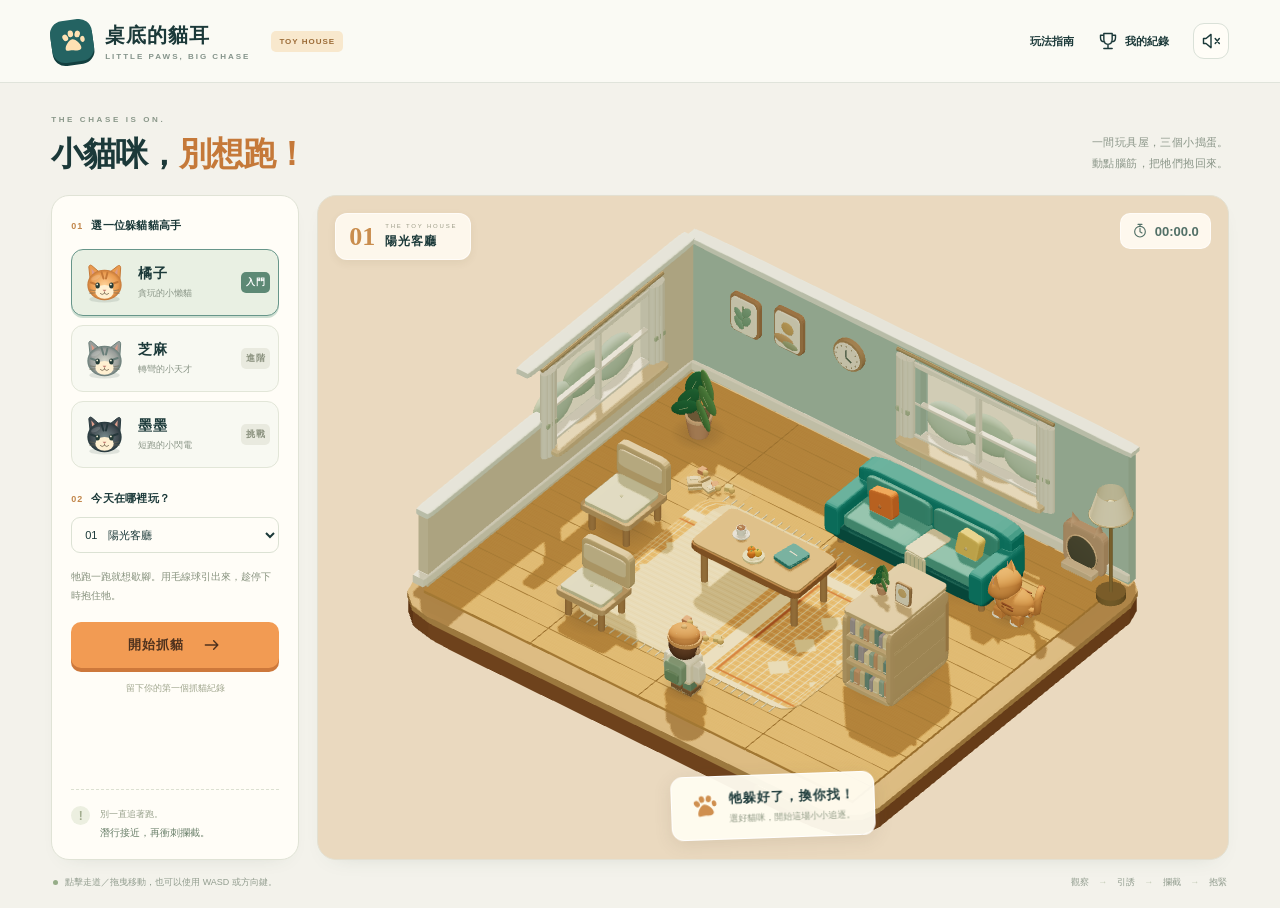
==== src/index.html @ 0be7981a "Initial import of 3D cat chase game" ====
<!doctype html>
<html lang="zh-Hant">
<head><meta charset="utf-8"><meta name="viewport" content="width=device-width,initial-scale=1,viewport-fit=cover"><meta name="theme-color" content="#183c3b"><title>桌底的貓耳｜玩具屋抓貓大作戰</title><link rel="stylesheet" href="styles.css"></head>
<body>
<svg class="defs" aria-hidden="true" xmlns="http://www.w3.org/2000/svg"><defs>
<symbol id="paw" viewBox="0 0 24 24"><ellipse cx="6" cy="8" rx="2.4" ry="3" transform="rotate(-24 6 8)"/><ellipse cx="11" cy="5" rx="2.4" ry="3"/><ellipse cx="17" cy="6" rx="2.4" ry="3" transform="rotate(20 17 6)"/><ellipse cx="21" cy="11" rx="2" ry="2.7"/><path d="M5 18c0-3 4-8 7-8s7 5 7 8-4 3-7 2-7 1-7-2Z"/></symbol>
<symbol id="pause" viewBox="0 0 24 24"><path d="M8 5v14m8-14v14"/></symbol><symbol id="arrow" viewBox="0 0 24 24"><path d="M4 12h15m-5-5 5 5-5 5"/></symbol><symbol id="cup" viewBox="0 0 24 24"><path d="M7 3h10v7c0 4-2 6-5 6s-5-2-5-6V3ZM7 5H3v3c0 3 2 5 5 5m9-8h4v3c0 3-2 5-5 5M12 16v5m-5 0h10"/></symbol>
<symbol id="sound" viewBox="0 0 24 24"><path d="m12 4-6 5H3v6h3l6 5V4Zm4 4c3 2 3 6 0 8m3-11c5 4 5 10 0 14"/></symbol><symbol id="mute" viewBox="0 0 24 24"><path d="m12 4-6 5H3v6h3l6 5V4Zm5 5 5 6m0-6-5 6"/></symbol>
<symbol id="sprint" viewBox="0 0 24 24"><path d="m14 2-9 12h7l-2 8 10-13h-7l1-7Z"/></symbol><symbol id="sneak" viewBox="0 0 24 24"><path d="M3 12s3-6 9-6 9 6 9 6-3 6-9 6-9-6-9-6Z"/><circle cx="12" cy="12" r="3"/><path d="m4 3 16 18"/></symbol><symbol id="yarn" viewBox="0 0 24 24"><circle cx="10" cy="11" r="8"/><path d="m4 5 12 12M7 3l11 11M2 9l12 10M16 5 4 17m12 0c6 0 2 7 6 5"/></symbol>
<symbol id="close" viewBox="0 0 24 24"><path d="m6 6 12 12M18 6 6 18"/></symbol><symbol id="clock" viewBox="0 0 24 24"><circle cx="12" cy="13" r="8"/><path d="M12 8v5l3 2M9 2h6m-3 0v3"/></symbol>
</defs></svg>
<header class="topbar"><a class="brand" href="#"><span class="brand-paw"><svg><use href="#paw"/></svg></span><span>桌底的貓耳<small>LITTLE PAWS, BIG CHASE</small></span><span class="edition">TOY HOUSE</span></a><nav><button id="helpButton" class="nav-button">玩法指南</button><button id="recordsButton" class="nav-button" aria-label="我的紀錄"><svg class="icon"><use href="#cup"/></svg><span>我的紀錄</span></button><button id="soundButton" class="icon-button" aria-label="開啟音效" aria-pressed="false"><svg class="icon"><use href="#mute"/></svg></button></nav></header>
<main>
<div class="page-heading"><div><span class="overline">THE CHASE IS ON.</span><h1>小貓咪，<span>別想跑！</span></h1></div><p>一間玩具屋，三個小搗蛋。<br>動點腦筋，把牠們抱回來。</p></div>
<div class="game-layout">
<aside class="sidebar">
 <section id="setupPanel"><div class="panel-label"><span>01</span> 選一位躲貓貓高手</div><div id="catChoices" class="cat-choices" role="group" aria-label="選擇貓咪"></div><div class="panel-label room-label"><span>02</span> 今天在哪裡玩？</div><label class="sr-only" for="roomSelect">選擇房間</label><select id="roomSelect"></select><div class="cat-story" id="catStory"></div><button id="startButton" class="primary-button">開始抓貓 <svg class="icon"><use href="#arrow"/></svg></button><p class="local-best" id="bestLabel">留下你的第一個抓貓紀錄</p></section>
 <section id="missionPanel" hidden><div class="panel-label"><span class="live-dot"></span> 這次的小任務</div><div class="mission-cat" id="missionCat"></div><h2 id="missionTitle">把橘子抱回來</h2><p class="mission-copy" id="missionCopy"></p><div class="meter-label"><span>你的體力</span><b id="staminaNumber">100</b></div><div class="meter stamina"><i id="staminaFill"></i></div><div class="meter-label alert-label"><span>貓咪警戒</span><b id="alertLabel">放鬆中</b></div><div class="meter alert"><i id="alertFill"></i></div><div class="state-note" id="stateNote">輕輕靠近，先別驚動牠。</div><div class="stats"><div><strong id="scareCount">0</strong><span>驚動次數</span></div><div><strong id="lureCount">3</strong><span>毛線球剩餘</span></div></div><button class="secondary-button" id="pauseSidebar">暫停一下</button></section>
 <div class="side-tip"><span class="tip-mark">!</span><p id="sideTip">別一直追著跑。<strong>潛行接近，再衝刺攔截。</strong></p></div>
</aside>
<section class="stage" aria-label="立體玩具屋遊戲">
 <canvas id="toyCanvas" tabindex="0" aria-label="立體抓貓遊戲區；點擊或拖曳走道移動，方向鍵或 WASD 移動；Shift 衝刺，C 切換潛行，E 投放毛線球。"></canvas>
 <div class="motion-edge" aria-hidden="true"></div><div id="chaseCue" class="chase-cue" aria-hidden="true" hidden></div>
 <div class="stage-top"><div class="room-pill"><span class="room-number" id="roomNumber">01</span><div><small>THE TOY HOUSE</small><strong id="roomName">陽光客廳</strong></div></div><div class="timer-area"><div class="timer" id="timer"><svg class="icon"><use href="#clock"/></svg><span>00:00.0</span></div><button id="pauseButton" class="icon-button" aria-label="暫停遊戲" hidden><svg class="icon"><use href="#pause"/></svg></button></div></div>
 <div class="compact-meters"><label>體力<span><i id="compactStamina"></i></span></label><label>警戒<span><i id="compactAlert"></i></span></label></div>
 <div class="ready-tag" id="readyTag"><span class="tag-paw"><svg><use href="#paw"/></svg></span><div><strong>牠躲好了，換你找！</strong><small>選好貓咪，開始這場小小追逐。</small></div></div>
 <div class="action-bar" id="actionBar" hidden><button id="sneakButton" aria-pressed="false"><svg class="icon"><use href="#sneak"/></svg><span>潛行<small>C · 切換</small></span></button><button id="sprintButton"><svg class="icon"><use href="#sprint"/></svg><span>衝刺<small>Shift · 按住</small></span></button><button id="lureButton" aria-pressed="false"><svg class="icon"><use href="#yarn"/></svg><span>毛線球<small>E · 點地面</small></span><b id="chargeBadge">3</b></button></div>
 <div class="stage-message" id="stageMessage" role="status"></div>
 <div class="loading" id="loading"><span class="loading-paw"><svg><use href="#paw"/></svg></span>正在整理玩具屋…</div>
 <div class="game-overlay" id="gameOverlay" hidden></div>
</section>
</div>
<div class="game-footer"><span><i></i><span id="controlsHint">點擊走道／拖曳移動，也可以使用 WASD 或方向鍵。</span></span><span>觀察 <b>→</b> 引誘 <b>→</b> 攔截 <b>→</b> 抱緊</span></div>
</main>
<dialog id="infoDialog"><button id="closeDialog" class="icon-button dialog-close" aria-label="關閉"><svg class="icon"><use href="#close"/></svg></button><div id="dialogContent"></div></dialog>
<div id="liveStatus" class="sr-only" role="status" aria-live="polite"></div>
<script src="game-core.js"></script><script type="module" src="app.js"></script>
</body></html>
---- src/styles.css ----
:root{color-scheme:light;--ink:#1b3939;--muted:#7b8a83;--orange:#f29b53;--teal:#246362;--paper:#f3f2eb;--line:#e0e4db;--font:"Noto Sans TC","Microsoft JhengHei",sans-serif}*{box-sizing:border-box}body{margin:0;font-family:var(--font);color:var(--ink);background:var(--paper);-webkit-font-smoothing:antialiased}button,select{font:inherit;color:inherit}button{cursor:pointer}button,a{-webkit-tap-highlight-color:transparent}button:disabled{cursor:default;opacity:.45}button:focus-visible,select:focus-visible,a:focus-visible,canvas:focus-visible{outline:3px solid #dc7d35;outline-offset:3px}button{touch-action:manipulation}.defs{width:0;height:0;position:absolute}.icon{width:20px;height:20px;fill:none;stroke:currentColor;stroke-width:1.7;stroke-linejoin:round;stroke-linecap:round;flex:none}.topbar{height:83px;display:flex;justify-content:space-between;align-items:center;padding:0 4vw;border-bottom:1px solid var(--line);background:#fafaf4}.brand{display:flex;align-items:center;gap:12px;color:var(--ink);text-decoration:none;font-weight:900;font-size:20px;letter-spacing:1px}.brand small{display:block;font-size:8px;letter-spacing:2px;font-weight:600;margin-top:3px;color:#85948b}.brand-paw{width:42px;height:42px;background:var(--teal);color:#ffe1b3;display:grid;place-items:center;transform:rotate(-8deg);border-radius:13px;box-shadow:0 3px 0 #123f3f}.brand-paw svg{width:27px;height:27px;fill:currentColor}.edition{font-size:8px;padding:6px 8px;color:#9b6b36;background:#f8e8cd;border-radius:5px;margin-left:9px;letter-spacing:1px}nav{display:flex;align-items:center;gap:24px}.nav-button{display:flex;align-items:center;gap:7px;border:0;background:none;font-size:11px;font-weight:600;padding:8px 0}.nav-button:hover{color:#d68b42}.icon-button{display:grid;place-items:center;width:36px;height:36px;background:#fffdf7;border:1px solid #dae1d8;border-radius:11px}.icon-button:hover{background:#edf1e7}main{max-width:1500px;padding:25px 4vw 18px;margin:auto}.page-heading{display:flex;justify-content:space-between;align-items:flex-end;margin-bottom:21px}.overline{font-size:8px;font-weight:700;letter-spacing:2.6px;color:#899789}.page-heading h1{font-size:33px;letter-spacing:-1px;line-height:1.25;margin:7px 0 0;font-weight:900}.page-heading h1>span{color:#c57939}.page-heading p{font-size:11px;line-height:1.9;letter-spacing:.4px;color:#8b9689;text-align:right;margin:0}.game-layout{display:grid;grid-template-columns:248px minmax(0,1fr);gap:18px;min-height:530px}.sidebar{background:#fffdf7;border:1px solid #e0e3d6;border-radius:18px;padding:22px 19px 17px;display:flex;flex-direction:column;box-shadow:0 8px 22px -17px #34544744}.panel-label{display:flex;align-items:center;gap:8px;font-size:11px;font-weight:700;letter-spacing:.3px;margin-bottom:16px}.panel-label>span:not(.live-dot){color:#c2874c;font-size:9px;letter-spacing:1px}.cat-choices{display:flex;flex-direction:column;gap:9px}.cat-choice{border:1px solid #e2e6d8;background:#f8f9f2;border-radius:12px;padding:8px;display:flex;text-align:left;align-items:center;gap:9px;transition:transform .15s,border-color .15s;position:relative}.cat-choice:hover{transform:translateX(3px)}.cat-choice[aria-pressed=true]{background:#e9f0e3;border:1.5px solid #67968a;box-shadow:0 2px 0 #cdded1}.cat-face{width:49px;height:49px;display:block;flex:none}.cat-face svg{height:100%;width:100%}.choice-text{flex:1}.choice-text strong{font-size:14px;display:block;letter-spacing:1px}.choice-text small{font-size:9px;color:#8b9688;display:block;margin-top:4px}.cat-difficulty{font-size:9px;letter-spacing:.4px;font-weight:600;border-radius:5px;padding:4px 5px;background:#e9eadf;color:#8a917e}.cat-choice[aria-pressed=true] .cat-difficulty{background:#5d8975;color:#fff}.room-label{margin-top:23px;margin-bottom:11px}select{width:100%;padding:10px 9px;border:1px solid #dce2d4;background:#fffdf7;border-radius:9px;font-size:11px}.cat-story{font-size:10px;line-height:1.9;color:#88937f;margin:14px 0 17px;min-height:38px}.primary-button{display:flex;align-items:center;justify-content:center;gap:18px;border:0;border-radius:10px;background:var(--orange);color:#4f321e;font-size:13px;font-weight:800;letter-spacing:1px;height:46px;width:100%;box-shadow:0 4px 0 #cd783b;transition:transform .12s,background .12s}.primary-button:hover{background:#ffad66;transform:translateY(-1px)}.primary-button:active{transform:translateY(2px);box-shadow:0 2px 0 #cd783b}.local-best{text-align:center;font-size:9px;color:#a1a78f;margin:14px 0 0}.side-tip{border-top:1px dashed #dce1d2;margin-top:auto;padding-top:16px;display:flex;gap:10px}.tip-mark{border-radius:50%;background:#ecefe0;color:#a1ac8d;display:grid;place-items:center;font-size:12px;font-weight:700;width:19px;height:19px;flex:none}.side-tip p{margin:0;font-size:9px;line-height:1.9;color:#98a18c}.side-tip strong{display:block;font-size:10px;color:#6b806b;font-weight:500}.stage{position:relative;min-width:0;border:1px solid #e3e0d1;border-radius:19px;overflow:hidden;background:#ead9bf;min-height:530px;height:clamp(530px,calc(100dvh - 235px),760px);box-shadow:0 8px 25px -17px #34544744;isolation:isolate}#toyCanvas{display:block;width:100%;height:100%;touch-action:none;outline-offset:-4px!important}.stage-top{position:absolute;top:17px;left:17px;right:17px;display:flex;justify-content:space-between;gap:12px;pointer-events:none}.room-pill{background:#fffaf1e8;display:flex;gap:10px;align-items:center;padding:9px 13px;border-radius:12px;border:1px solid #fff9;box-shadow:0 3px 8px #55472212}.room-number{font-family:Georgia,serif;font-size:26px;font-weight:600;color:#c98d4e;line-height:1}.room-pill small{display:block;font-size:6px;letter-spacing:1.8px;color:#9c9d88}.room-pill strong{display:block;margin-top:4px;font-size:12px;letter-spacing:1px}.timer-area{display:flex;align-items:flex-start;gap:8px}.timer-area button{pointer-events:auto;background:#fffaf1ed;border-color:#fff9}.timer{height:36px;display:flex;gap:7px;align-items:center;background:#fffaf1ed;border:1px solid #fff9;padding:0 11px;border-radius:10px;font-size:13px;font-weight:700;font-variant-numeric:tabular-nums;color:#527067}.timer .icon{width:16px;height:16px}.ready-tag{position:absolute;left:50%;bottom:21px;transform:translateX(-50%) rotate(-2deg);display:flex;gap:11px;align-items:center;background:#fffcf1f2;border:1px solid #fff;border-radius:12px;padding:13px 19px;box-shadow:0 4px 18px #61533620;white-space:nowrap;pointer-events:none}.tag-paw svg{width:27px;height:27px;fill:#cf8f4f;transform:rotate(-12deg)}.ready-tag strong{font-size:13px;letter-spacing:1px;display:block}.ready-tag small{font-size:9px;color:#8f9a85;display:block;margin-top:5px}.action-bar{position:absolute;left:50%;bottom:17px;transform:translateX(-50%);display:flex;gap:9px;padding:7px;background:#193f3beb;border:1px solid #46645b;border-radius:16px;box-shadow:0 5px 18px #193a3b33;white-space:nowrap}.action-bar button{height:49px;display:flex;gap:9px;align-items:center;padding:7px 12px;border:1px solid #ffffff20;border-radius:10px;background:#ffffff0b;color:#e7edd7;position:relative;min-width:99px;text-align:left;touch-action:none}.action-bar button:hover{background:#ffffff1c}.action-bar button[aria-pressed=true],.action-bar button.active{background:#edb368;color:#3d4d33;border-color:#f2c58a}.action-bar .icon{width:22px;height:22px}.action-bar span{font-size:11px;font-weight:600}.action-bar small{display:block;font-size:7px;opacity:.65;margin-top:4px;font-weight:400}.action-bar b{position:absolute;right:-4px;top:-5px;width:19px;height:19px;display:grid;place-items:center;font-size:9px;background:#eea063;border:2px solid #173c38;color:#483b28;border-radius:50%}.stage-message{position:absolute;left:50%;bottom:94px;transform:translateX(-50%);background:#fffaf1e8;padding:8px 15px;font-size:11px;color:#7c765c;max-width:90%;text-align:center;border-radius:7px;pointer-events:none;transition:opacity .2s}.stage-message:empty{display:none}.game-footer{display:flex;justify-content:space-between;gap:14px;padding:16px 2px 0;font-size:9px;color:#929d8f}.game-footer>span:first-child{display:flex;align-items:center;gap:7px}.game-footer i{width:5px;height:5px;border-radius:50%;background:#96ad88}.game-footer b{color:#c1c9b5;margin:0 7px}.live-dot{background:#e7a25b;width:6px;height:6px;border-radius:50%}.mission-cat{height:80px;width:80px;margin:7px auto 0}.mission-cat svg{width:100%;height:100%}#missionTitle{font-size:18px;text-align:center;margin:8px 0 9px;letter-spacing:1px}.mission-copy{font-size:10px;line-height:1.8;color:#879581;text-align:center;min-height:36px;margin-bottom:24px}.meter-label{display:flex;justify-content:space-between;font-size:10px;color:#75907d;margin-bottom:8px}.meter-label b{font-size:10px;font-weight:600}.meter{height:8px;border-radius:8px;background:#e7eddd;overflow:hidden}.meter i{height:100%;display:block;width:100%;border-radius:8px;background:#61a494;transition:width .08s linear}.alert-label{margin-top:19px;color:#a48d68}.alert i{background:#eda35d;width:0}.state-note{font-size:10px;line-height:1.9;margin:17px 0;background:#f2f2e6;color:#829077;border-radius:8px;padding:10px;min-height:53px}.stats{display:flex;text-align:center;margin:20px 0}.stats>div{width:50%}.stats>div+div{border-left:1px solid #e3e7d8}.stats strong{display:block;font-size:23px;color:#b8915e}.stats span{display:block;font-size:9px;color:#9ca58f;margin-top:5px}.secondary-button{display:block;border:1px solid #dce4d4;border-radius:8px;background:#f8faf1;font-size:10px;padding:10px;width:100%;color:#829477}.secondary-button:hover{background:#e8f0df}.loading{position:absolute;inset:0;background:#eee1ca;display:flex;flex-direction:column;align-items:center;justify-content:center;gap:18px;font-size:12px;color:#9d835b;z-index:5;line-height:1.8;text-align:center;padding:25px}.loading-paw svg{width:50px;height:50px;fill:#c29b60}.game-overlay{position:absolute;inset:0;display:grid;place-items:center;padding:20px;background:#173e3473;backdrop-filter:blur(5px);z-index:6;overflow:auto}.result-card{width:min(340px,100%);padding:25px 28px;background:#fffdf4;border:2px solid #fff9;border-radius:22px;text-align:center;box-shadow:0 15px 60px #15352d33;max-height:100%;overflow:auto}.result-card>.overline{color:#a2ac8b;font-size:8px;letter-spacing:2px}.result-card .result-face{width:90px;height:90px;margin:0 auto 6px}.result-face svg{height:100%;width:100%}.result-card h2{font-size:25px;margin:10px 0;letter-spacing:1px}.result-card p{font-size:11px;line-height:1.9;color:#94a083;margin:9px 0 17px}.result-time{font-family:Georgia,serif;font-size:49px;color:#cd8a4d;margin:6px 0 15px}.result-time small{font-family:var(--font);font-size:12px;margin-left:5px;color:#9ca88b}.result-stats{display:flex;justify-content:center;gap:21px;font-size:10px;color:#9aa487;margin:10px 0 23px}.result-stats b{display:block;font-size:19px;color:#67836d;margin-bottom:4px}.result-card .primary-button{height:43px;font-size:12px}.result-card .secondary-button{margin-top:13px;border:0;background:none;font-size:10px}.game-overlay .result-card.pause-card{padding-top:40px;padding-bottom:30px}dialog{border:0;border-radius:21px;background:#fffcf3;width:min(510px,calc(100% - 32px));padding:33px;color:var(--ink);box-shadow:0 15px 90px #24413044}dialog::backdrop{background:#13372d70;backdrop-filter:blur(5px)}.dialog-close{position:absolute;right:15px;top:15px;width:30px;height:30px}.dialog-title{font-size:25px;margin:10px 0 23px}.guide-list{display:grid;gap:17px}.guide-list p{margin:4px 0 0;font-size:11px;color:#84947d;line-height:1.9}.guide-list strong{font-size:13px}.guide-list kbd{font-family:inherit;padding:2px 5px;background:#e9eddc;border-radius:4px;font-size:10px}.record-row{display:flex;align-items:center;gap:12px;padding:13px 0;border-top:1px solid #e4e8d7}.record-row>.cat-face{width:55px;height:55px}.record-row .record-text{flex:1;font-size:13px}.record-row small{display:block;color:#99a58d;font-size:9px;margin-top:5px}.record-score{font-size:22px;color:#ba8f5b;font-family:Georgia,serif}.storage-note{font-size:9px;color:#9eaa8f;text-align:center;margin:20px 0 0}.sr-only{position:absolute;width:1px;height:1px;overflow:hidden;clip-path:inset(50%)}[hidden]{display:none!important}
@media(min-width:1000px) and (max-height:820px){.topbar{height:68px}main{padding-top:15px}.page-heading{margin-bottom:14px}.page-heading h1{font-size:28px}.game-layout{min-height:490px;grid-template-columns:225px minmax(0,1fr)}.stage{height:calc(100dvh - 196px);min-height:490px}.sidebar{padding:17px 15px}.cat-choice{padding:5px 7px}.cat-face{width:43px;height:43px}.room-label{margin-top:16px}.cat-story{margin:12px 0}.side-tip{padding-top:10px}.game-footer{padding-top:12px}.mission-copy{margin-bottom:18px}.stats{margin:15px 0}.mission-cat{height:65px;width:65px}.panel-label{margin-bottom:12px}}
@media(max-width:1000px){.topbar{padding:0 24px;height:73px}main{padding:20px 24px}.game-layout{grid-template-columns:210px minmax(0,1fr);gap:13px}.sidebar{padding:18px 13px}.cat-choice{gap:6px}.cat-face{height:42px;width:42px}.cat-difficulty{font-size:8px}.stage{min-height:580px}.edition{display:none}.action-bar{gap:5px;padding:5px}.action-bar button{min-width:83px;padding:7px 8px;gap:7px}.action-bar .icon{width:19px}.room-pill{padding:8px 10px}.room-pill strong{font-size:11px}.game-footer>span:last-child{display:none}}
@media(max-width:720px){.topbar{padding:0 17px;height:67px}.brand{font-size:16px;gap:9px}.brand small{font-size:6px}.brand-paw{width:34px;height:34px;border-radius:10px}.brand-paw svg{height:22px;width:22px}nav{gap:13px}.nav-button{font-size:10px}#recordsButton span{display:none}#helpButton{display:none}.page-heading{margin-bottom:16px}.page-heading h1{font-size:28px}.page-heading p{display:none}main{padding:18px 12px 12px}.page-heading{padding:0 7px}.game-layout{display:flex;flex-direction:column;gap:12px}.sidebar{padding:14px;border-radius:15px}.cat-choices{flex-direction:row;gap:7px}.cat-choice{flex:1;min-width:0;flex-direction:column;text-align:center;gap:2px;padding:5px 4px 8px;border-radius:10px}.cat-choice .cat-face{width:50px;height:50px}.choice-text strong{font-size:12px}.choice-text small{font-size:8px;margin-top:3px}.cat-difficulty{position:absolute;top:5px;right:5px;padding:2px 3px;font-size:6px}.panel-label{font-size:10px;margin-bottom:10px}.room-label{margin:12px 0 7px}.cat-story{display:none}.primary-button{height:41px;margin-top:12px}.local-best{margin:11px 0 0;font-size:8px}.side-tip{display:none}.stage{height:510px;min-height:0;border-radius:15px}.stage-top{top:12px;left:11px;right:11px}.room-pill{padding:7px 9px;gap:7px}.room-number{font-size:22px}.room-pill small{font-size:5px}.room-pill strong{font-size:10px}.timer{font-size:12px;padding:0 8px;height:33px}.timer-area{gap:5px}.timer-area .icon-button{width:33px;height:33px}.action-bar{bottom:13px}.ready-tag{padding:10px 14px}.ready-tag strong{font-size:12px}.ready-tag small{font-size:8px}.game-footer{font-size:8px;line-height:1.8;padding:12px 5px 0}.active-game .page-heading,.active-game .sidebar{display:none}.active-game main{padding-top:12px}.active-game .stage{height:calc(100dvh - 125px);min-height:450px}.active-game .stage-top{flex-wrap:nowrap}.active-game .game-footer{padding-top:10px}.stage-message{font-size:10px;bottom:88px;width:max-content;max-width:85%}.result-card{padding:23px}.result-card .result-face{height:70px;width:70px}.result-card h2{font-size:23px}.result-time{font-size:42px}.result-stats{margin-bottom:18px}}
.compact-meters{display:none;position:absolute;top:72px;left:14px;gap:13px;background:#fffcf0d9;padding:6px 9px;border-radius:8px}.compact-meters label{display:flex;align-items:center;gap:6px;font-size:8px;color:#71866d}.compact-meters label>span{width:48px;height:5px;background:#e5e9d8;border-radius:5px;overflow:hidden}.compact-meters i{display:block;height:100%;background:#5eac99;width:100%}#compactAlert{background:#eda35d;width:0}@media(max-width:720px){.active-game .compact-meters{display:flex}}
.result-card .secondary-button{display:inline-block;width:auto;margin:10px 7px 0;padding:5px 7px}
@media(max-height:820px){.result-card{padding:18px 25px}.result-card .result-face{height:58px;width:58px;margin-bottom:2px}.result-card h2{font-size:23px;margin:8px 0}.result-time{font-size:40px;margin:4px 0 10px}.result-stats{margin:7px 0 13px;font-size:9px}.result-stats b{font-size:17px}.result-card p{font-size:10px;margin:6px 0 12px}.result-card .primary-button{height:39px}}
@media(max-width:720px){#helpButton{display:block;font-size:10px}.topbar nav{gap:11px}.brand small{letter-spacing:1px}.action-bar small{font-size:0}.action-bar small::after{font-size:8px}#sneakButton small::after{content:'點一下切換'}#sprintButton small::after{content:'按住加速'}#lureButton small::after{content:'選擇投放位置'}}
@media(prefers-reduced-motion:reduce){*{transition:none!important;scroll-behavior:auto!important}}
.motion-edge{position:absolute;inset:0;pointer-events:none;opacity:0;transition:opacity .15s;background:radial-gradient(ellipse at center,transparent 58%,#ffbe752d 100%);border:2px solid #ffcb7a66;border-radius:inherit;mix-blend-mode:screen}.motion-edge::before,.motion-edge::after{content:'';position:absolute;top:15%;bottom:16%;width:9%;background:repeating-linear-gradient(164deg,transparent 0 21px,#fff8d28c 22px 24px,transparent 25px 47px);mask-image:linear-gradient(to right,#000,transparent);animation:chase-flow .24s linear infinite}.motion-edge::before{left:0}.motion-edge::after{right:0;transform:scaleX(-1)}.stage.is-sprinting .motion-edge{opacity:var(--motion-intensity,.7)}.chase-cue{position:absolute;left:50%;top:84px;pointer-events:none;z-index:3;padding:7px 17px;background:#f6b953;color:#24483e;border:2px solid #fff1be;box-shadow:3px 4px 0 #294b3d33;border-radius:8px;font-size:15px;font-weight:900;letter-spacing:2px;white-space:nowrap;transform:translateX(-50%) rotate(-5deg)}.chase-cue.cat-cue{background:#fff6de;color:#bf7533;border-color:#f1ac59}.chase-cue.pop{animation:chase-pop .85s cubic-bezier(.16,.8,.3,1) both}.stage.is-sprinting #sprintButton{box-shadow:0 0 0 2px #ffc778,0 0 20px #ffb95b42}.stage.is-exhausted #sprintButton{border-color:#c9856b;color:#c69a83}.stage.is-exhausted .stamina i{background:#c9856b}@keyframes chase-flow{to{background-position:0 47px}}@keyframes chase-pop{0%{opacity:0;transform:translateX(-50%) rotate(-8deg) scale(.62)}18%{opacity:1;transform:translateX(-50%) rotate(-4deg) scale(1.12)}35%,70%{opacity:1;transform:translateX(-50%) rotate(-5deg) scale(1)}100%{opacity:0;transform:translateX(-50%) translateY(-10px) rotate(-5deg) scale(.98)}}@media(max-width:720px){.chase-cue{top:104px;font-size:12px;padding:6px 12px}}@media(prefers-reduced-motion:reduce){.motion-edge{display:none}.chase-cue.pop{animation:none;transform:translateX(-50%)}.motion-edge::before,.motion-edge::after{animation:none}}
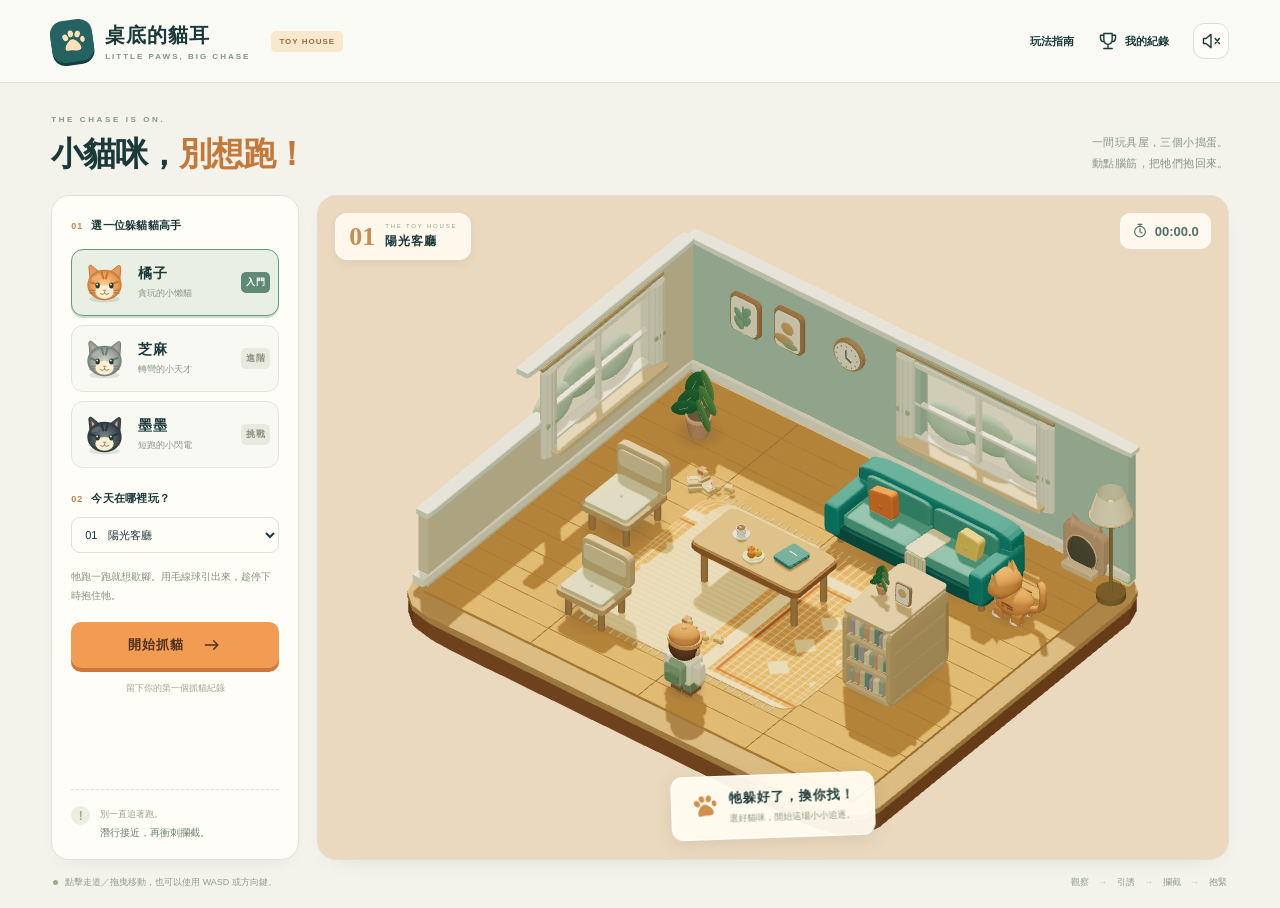
==== commit 26e6b5e0: "Make portrait gameplay fill the viewport" ====
--- a/src/index.html
+++ b/src/index.html
@@ -8,6 +8,7 @@
 <symbol id="sound" viewBox="0 0 24 24"><path d="m12 4-6 5H3v6h3l6 5V4Zm4 4c3 2 3 6 0 8m3-11c5 4 5 10 0 14"/></symbol><symbol id="mute" viewBox="0 0 24 24"><path d="m12 4-6 5H3v6h3l6 5V4Zm5 5 5 6m0-6-5 6"/></symbol>
 <symbol id="sprint" viewBox="0 0 24 24"><path d="m14 2-9 12h7l-2 8 10-13h-7l1-7Z"/></symbol><symbol id="sneak" viewBox="0 0 24 24"><path d="M3 12s3-6 9-6 9 6 9 6-3 6-9 6-9-6-9-6Z"/><circle cx="12" cy="12" r="3"/><path d="m4 3 16 18"/></symbol><symbol id="yarn" viewBox="0 0 24 24"><circle cx="10" cy="11" r="8"/><path d="m4 5 12 12M7 3l11 11M2 9l12 10M16 5 4 17m12 0c6 0 2 7 6 5"/></symbol>
 <symbol id="close" viewBox="0 0 24 24"><path d="m6 6 12 12M18 6 6 18"/></symbol><symbol id="clock" viewBox="0 0 24 24"><circle cx="12" cy="13" r="8"/><path d="M12 8v5l3 2M9 2h6m-3 0v3"/></symbol>
+<symbol id="expand" viewBox="0 0 24 24"><path d="M9 3H3v6m12-6h6v6M3 15v6h6m12-6v6h-6"/></symbol>
 </defs></svg>
 <header class="topbar"><a class="brand" href="#"><span class="brand-paw"><svg><use href="#paw"/></svg></span><span>桌底的貓耳<small>LITTLE PAWS, BIG CHASE</small></span><span class="edition">TOY HOUSE</span></a><nav><button id="helpButton" class="nav-button">玩法指南</button><button id="recordsButton" class="nav-button" aria-label="我的紀錄"><svg class="icon"><use href="#cup"/></svg><span>我的紀錄</span></button><button id="soundButton" class="icon-button" aria-label="開啟音效" aria-pressed="false"><svg class="icon"><use href="#mute"/></svg></button></nav></header>
 <main>
@@ -21,11 +22,12 @@
 <section class="stage" aria-label="立體玩具屋遊戲">
  <canvas id="toyCanvas" tabindex="0" aria-label="立體抓貓遊戲區；點擊或拖曳走道移動，方向鍵或 WASD 移動；Shift 衝刺，C 切換潛行，E 投放毛線球。"></canvas>
  <div class="motion-edge" aria-hidden="true"></div><div id="chaseCue" class="chase-cue" aria-hidden="true" hidden></div>
- <div class="stage-top"><div class="room-pill"><span class="room-number" id="roomNumber">01</span><div><small>THE TOY HOUSE</small><strong id="roomName">陽光客廳</strong></div></div><div class="timer-area"><div class="timer" id="timer"><svg class="icon"><use href="#clock"/></svg><span>00:00.0</span></div><button id="pauseButton" class="icon-button" aria-label="暫停遊戲" hidden><svg class="icon"><use href="#pause"/></svg></button></div></div>
+ <div class="stage-top"><div class="room-pill"><span class="room-number" id="roomNumber">01</span><div><small>THE TOY HOUSE</small><strong id="roomName">陽光客廳</strong></div></div><div class="timer-area"><div class="timer" id="timer"><svg class="icon"><use href="#clock"/></svg><span>00:00.0</span></div><button id="playSoundButton" class="icon-button play-tool" aria-label="開啟音效" aria-pressed="false"><svg class="icon"><use href="#mute"/></svg></button><button id="fullscreenButton" class="icon-button play-tool" aria-label="進入全螢幕" hidden><svg class="icon"><use href="#expand"/></svg></button><button id="pauseButton" class="icon-button" aria-label="暫停遊戲" hidden><svg class="icon"><use href="#pause"/></svg></button></div></div>
  <div class="compact-meters"><label>體力<span><i id="compactStamina"></i></span></label><label>警戒<span><i id="compactAlert"></i></span></label></div>
  <div class="ready-tag" id="readyTag"><span class="tag-paw"><svg><use href="#paw"/></svg></span><div><strong>牠躲好了，換你找！</strong><small>選好貓咪，開始這場小小追逐。</small></div></div>
  <div class="action-bar" id="actionBar" hidden><button id="sneakButton" aria-pressed="false"><svg class="icon"><use href="#sneak"/></svg><span>潛行<small>C · 切換</small></span></button><button id="sprintButton"><svg class="icon"><use href="#sprint"/></svg><span>衝刺<small>Shift · 按住</small></span></button><button id="lureButton" aria-pressed="false"><svg class="icon"><use href="#yarn"/></svg><span>毛線球<small>E · 點地面</small></span><b id="chargeBadge">3</b></button></div>
  <div class="stage-message" id="stageMessage" role="status"></div>
+ <div id="catDirection" class="cat-direction" aria-hidden="true" hidden><svg class="cat-pointer icon" viewBox="0 0 24 24"><path d="m6 14 6-7 6 7M12 7v13"/></svg><svg class="cat-pointer-paw"><use href="#paw"/></svg><span>貓咪</span></div>
  <div class="loading" id="loading"><span class="loading-paw"><svg><use href="#paw"/></svg></span>正在整理玩具屋…</div>
  <div class="game-overlay" id="gameOverlay" hidden></div>
 </section>
--- a/src/styles.css
+++ b/src/styles.css
@@ -4,6 +4,39 @@
 @media(max-width:720px){.topbar{padding:0 17px;height:67px}.brand{font-size:16px;gap:9px}.brand small{font-size:6px}.brand-paw{width:34px;height:34px;border-radius:10px}.brand-paw svg{height:22px;width:22px}nav{gap:13px}.nav-button{font-size:10px}#recordsButton span{display:none}#helpButton{display:none}.page-heading{margin-bottom:16px}.page-heading h1{font-size:28px}.page-heading p{display:none}main{padding:18px 12px 12px}.page-heading{padding:0 7px}.game-layout{display:flex;flex-direction:column;gap:12px}.sidebar{padding:14px;border-radius:15px}.cat-choices{flex-direction:row;gap:7px}.cat-choice{flex:1;min-width:0;flex-direction:column;text-align:center;gap:2px;padding:5px 4px 8px;border-radius:10px}.cat-choice .cat-face{width:50px;height:50px}.choice-text strong{font-size:12px}.choice-text small{font-size:8px;margin-top:3px}.cat-difficulty{position:absolute;top:5px;right:5px;padding:2px 3px;font-size:6px}.panel-label{font-size:10px;margin-bottom:10px}.room-label{margin:12px 0 7px}.cat-story{display:none}.primary-button{height:41px;margin-top:12px}.local-best{margin:11px 0 0;font-size:8px}.side-tip{display:none}.stage{height:510px;min-height:0;border-radius:15px}.stage-top{top:12px;left:11px;right:11px}.room-pill{padding:7px 9px;gap:7px}.room-number{font-size:22px}.room-pill small{font-size:5px}.room-pill strong{font-size:10px}.timer{font-size:12px;padding:0 8px;height:33px}.timer-area{gap:5px}.timer-area .icon-button{width:33px;height:33px}.action-bar{bottom:13px}.ready-tag{padding:10px 14px}.ready-tag strong{font-size:12px}.ready-tag small{font-size:8px}.game-footer{font-size:8px;line-height:1.8;padding:12px 5px 0}.active-game .page-heading,.active-game .sidebar{display:none}.active-game main{padding-top:12px}.active-game .stage{height:calc(100dvh - 125px);min-height:450px}.active-game .stage-top{flex-wrap:nowrap}.active-game .game-footer{padding-top:10px}.stage-message{font-size:10px;bottom:88px;width:max-content;max-width:85%}.result-card{padding:23px}.result-card .result-face{height:70px;width:70px}.result-card h2{font-size:23px}.result-time{font-size:42px}.result-stats{margin-bottom:18px}}
 .compact-meters{display:none;position:absolute;top:72px;left:14px;gap:13px;background:#fffcf0d9;padding:6px 9px;border-radius:8px}.compact-meters label{display:flex;align-items:center;gap:6px;font-size:8px;color:#71866d}.compact-meters label>span{width:48px;height:5px;background:#e5e9d8;border-radius:5px;overflow:hidden}.compact-meters i{display:block;height:100%;background:#5eac99;width:100%}#compactAlert{background:#eda35d;width:0}@media(max-width:720px){.active-game .compact-meters{display:flex}}
 .result-card .secondary-button{display:inline-block;width:auto;margin:10px 7px 0;padding:5px 7px}
+.play-tool{display:none}
+body.active-game{height:100dvh;overflow:hidden;overscroll-behavior:none}
+.active-game .topbar,.active-game .page-heading,.active-game .sidebar,.active-game .game-footer{display:none}
+.active-game main{width:100%;max-width:none;height:100dvh;padding:0;margin:0}
+.active-game .game-layout{display:block;min-height:0;height:100%;margin:0}
+.active-game .stage{position:fixed;inset:0;width:100%;height:100dvh;min-height:0;border:0;border-radius:0;box-shadow:none;z-index:10}
+.active-game .stage-top{top:max(12px,env(safe-area-inset-top));left:max(12px,env(safe-area-inset-left));right:max(12px,env(safe-area-inset-right));gap:8px;z-index:4;align-items:center}
+.active-game .room-pill{padding:10px;border-radius:13px;height:44px;flex-shrink:0}
+.active-game .room-number,.active-game .room-pill small{display:none}
+.active-game .room-pill strong{font-size:11px;margin:0;letter-spacing:.2px}
+.active-game .timer-area{gap:5px;align-items:center}
+.active-game .timer{height:44px;padding:0 8px;font-size:12px;gap:5px}
+.active-game .timer-area .icon-button{width:44px;height:44px;border-radius:13px}
+.active-game .play-tool{display:grid}
+.active-game .compact-meters{display:flex;top:calc(66px + env(safe-area-inset-top));left:max(12px,env(safe-area-inset-left));padding:8px 10px;gap:16px;z-index:4;pointer-events:none;box-shadow:0 2px 12px #41362012}
+.active-game .compact-meters label{font-size:9px}
+.active-game .compact-meters label>span{width:60px;height:6px}
+.active-game .action-bar{bottom:calc(14px + env(safe-area-inset-bottom));gap:7px;padding:7px;border-radius:20px;max-width:calc(100% - 24px);z-index:4}
+.active-game .action-bar button{height:64px;min-width:92px;padding:10px;gap:8px;border-radius:14px;user-select:none;-webkit-user-select:none}
+.active-game .action-bar span{font-size:13px}
+.active-game .action-bar .icon{width:22px;height:22px}
+.active-game .action-bar small{font-size:0;margin-top:5px}
+.active-game .action-bar small::after{font-size:9px;opacity:.9}
+.active-game #sneakButton small::after{content:'點按切換'}
+.active-game #sprintButton small::after{content:'按住加速'}
+.active-game #lureButton small::after{content:'再點地板'}
+.active-game .stage-message{bottom:calc(105px + env(safe-area-inset-bottom));max-width:calc(100% - 44px);width:max-content;padding:8px 12px;font-size:11px;z-index:3}
+.active-game .chase-cue{top:calc(110px + env(safe-area-inset-top));z-index:3}
+.active-game .game-overlay{z-index:8;padding:calc(18px + env(safe-area-inset-top)) 18px calc(18px + env(safe-area-inset-bottom))}
+.cat-direction{position:absolute;display:flex;align-items:center;gap:5px;height:31px;padding:5px 9px;background:#fff7e7ed;border:1px solid #daaa66;border-radius:20px;color:#916335;pointer-events:none;transform:translate(-50%,-50%);font-size:10px;font-weight:700;z-index:3;box-shadow:0 3px 12px #79572d22;white-space:nowrap}
+.cat-pointer{width:19px;height:19px;transform:rotate(var(--cat-angle,0deg));stroke-width:2.6}
+.cat-pointer-paw{width:15px;height:15px;fill:currentColor}
+@media(max-width:380px){.active-game .stage-top{left:max(8px,env(safe-area-inset-left));right:max(8px,env(safe-area-inset-right));gap:5px}.active-game .room-pill{padding:9px 7px}.active-game .room-pill strong{font-size:10px}.active-game .timer{font-size:11px;padding:0 6px}.active-game .timer .icon{display:none}.active-game .timer-area{gap:4px}.active-game .action-bar{gap:5px;padding:6px}.active-game .action-bar button{min-width:88px;padding:8px;gap:6px}.active-game .action-bar span{font-size:12px}}
 @media(max-height:820px){.result-card{padding:18px 25px}.result-card .result-face{height:58px;width:58px;margin-bottom:2px}.result-card h2{font-size:23px;margin:8px 0}.result-time{font-size:40px;margin:4px 0 10px}.result-stats{margin:7px 0 13px;font-size:9px}.result-stats b{font-size:17px}.result-card p{font-size:10px;margin:6px 0 12px}.result-card .primary-button{height:39px}}
 @media(max-width:720px){#helpButton{display:block;font-size:10px}.topbar nav{gap:11px}.brand small{letter-spacing:1px}.action-bar small{font-size:0}.action-bar small::after{font-size:8px}#sneakButton small::after{content:'點一下切換'}#sprintButton small::after{content:'按住加速'}#lureButton small::after{content:'選擇投放位置'}}
 @media(prefers-reduced-motion:reduce){*{transition:none!important;scroll-behavior:auto!important}}
